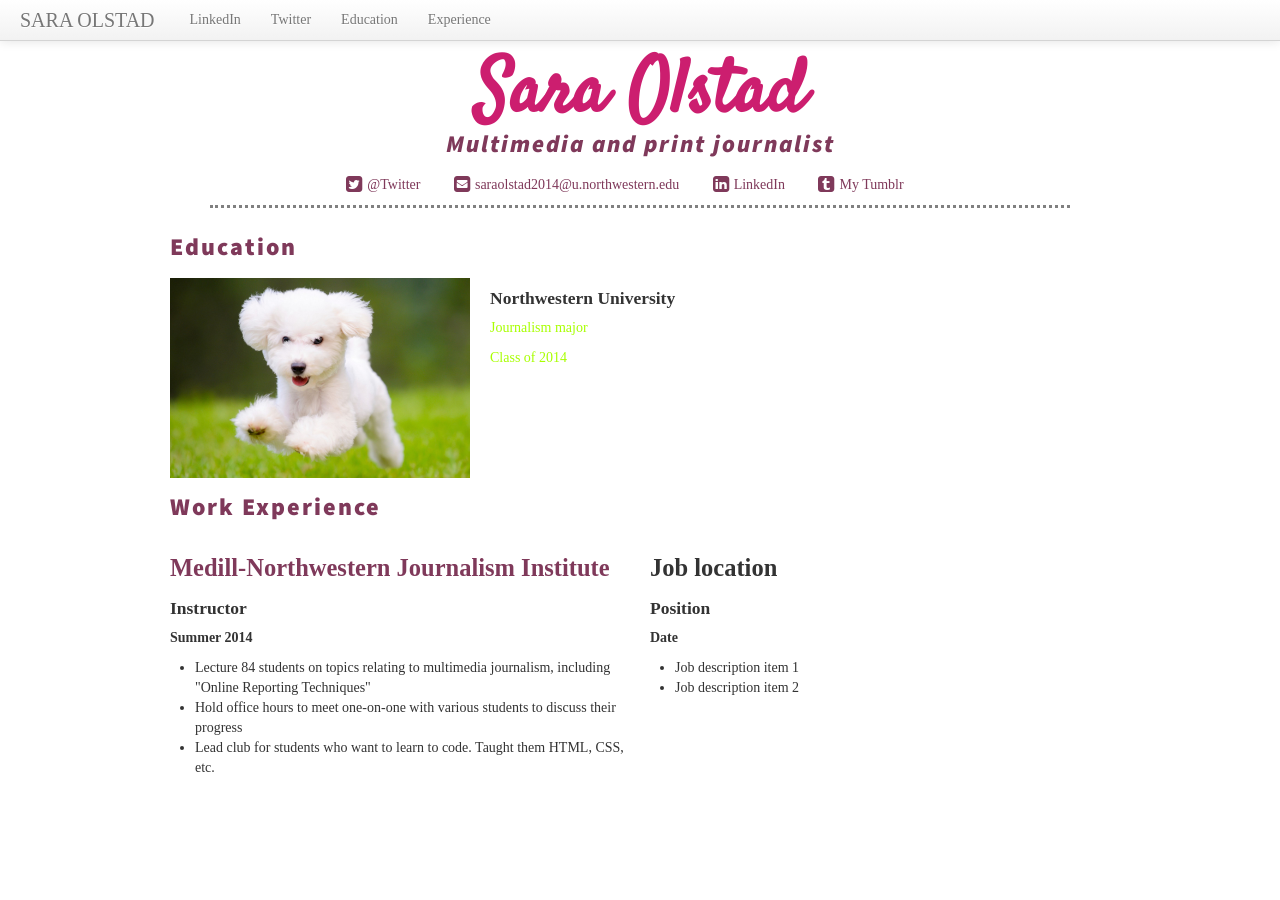
==== index.html @ 68a741ff "My resume" ====
<!DOCTYPE html>
<html lang="en">
  <head>
    <meta charset="utf-8">
    <meta http-equiv="X-UA-Compatible" content="IE=edge">
    <meta name="viewport" content="width=device-width, initial-scale=1.0">
    <meta name="apple-mobile-web-app-capable" content="yes">
    <meta name="apple-touch-fullscreen" content="yes">
    
	<!--TITLE THAT APPEARS IN BROWSWER WINDOW TAB-->
	<title>Sara Olstad</title>
	
    <!-- Bootstrap CSS-->
    <link rel="stylesheet" href="css/bootstrap.css">
	
    <!-- Project CSS-->
    <link rel="stylesheet" href="css/resume.css">
    
	<!-- ICON THAT APPEARS IN BROWSWER WINDOW TAB-->
    <!--<link rel="shortcut icon" href="IMAGE LOCATION">-->
	
	<!--GOOGLE FONTS-->
	<link href='http://fonts.googleapis.com/css?family=Roboto:400,900' rel='stylesheet' type='text/css'>
	<link href='http://fonts.googleapis.com/css?family=Satisfy' rel='stylesheet' type='text/css'>
	<link href='http://fonts.googleapis.com/css?family=Source+Sans+Pro:400italic' rel='stylesheet' type='text/css'>
	
	<!--Font awesome-->
	<link rel="stylesheet" href="font-awesome-4.1.0/css/font-awesome.min.css">
	
  </head>
  
  <body>
    
    <section class="container">
		
		<div class="navbar navbar-fixed-top">
			<div class="navbar-inner">
			<a class="brand">SARA OLSTAD</a>
			<ul class="nav">
				<li><a href="https://www.linkedin.com/in/saraolstad" target="_blank">LinkedIn</a></li>
				<li><a href="http://www.twitter.com" target="_blank">Twitter</a></li>
				<li><a href="#education">Education</a></li>
				<li><a href="#experience">Experience</a></li>
			</ul>
			</div>
		</div>
		
      <div class="row">
        <div class="span12">
			<h1 style="text-align:center; font-family: 'Satisfy', cursive;">Sara Olstad</h1>
			<h2 style="text-align:center;"><em>Multimedia and print journalist</em></h2>
			<p class="contactinfo">				
				<a style="margin-right:30px;" href="https://about.twitter.com/products/sign-out" target="_blank"><i class="fa fa-twitter-square fa-lg" style="margin-right:5px;"></i>@Twitter</a>
				<a style="margin-right:30px;" href="mailto:saraolstad2014@u.northwestern.edu"><i class="fa fa-envelope-square fa-lg" style="margin-right:5px;"></i>saraolstad2014@u.northwestern.edu</a>				
				<a style="margin-right:30px;" href="https://about.twitter.com/products/sign-out" target="_blank"><i class="fa fa-linkedin-square fa-lg" style="margin-right:5px;"></i>LinkedIn</a>
				<a style="margin-right:30px;" href="http://www.tumblr.com" target="_blank"><i class="fa fa-tumblr-square fa-lg" style="margin-right:5px;"></i>My Tumblr</a>
			</p>
		</div>
      </div>
	  
	  <div class="row">
		<div class="span12">
			<h2 id="education">Education</h2>
		</div>
	  </div>
	  
	  <div class="row">
		<div class="span4">
			<img src="img/puppy.jpg">
		</div>
		<div class="span8">
			<h4>Northwestern University</h4>
			<p>Journalism major</p>
			<p>Class of 2014</p>
		</div>
	  
	  
	  </div>
	  
	  <div class="row">
        <div class="span12">
			<h2 id="experience">Work Experience</h2>
        </div>
      </div>
	  
	  <div class="row">
		<div class="span6">
			<h3><a href="http://www.medill.northwestern.edu/experience/more-medill/medill-northwestern-journalism-institute.html" target="_blank">Medill-Northwestern Journalism Institute</a></h3>
			<h4>Instructor</h4>
			<h5>Summer 2014</h5>
			<ul>
				<li>Lecture 84 students on topics relating to multimedia journalism, including "Online Reporting Techniques"</li>
				<li>Hold office hours to meet one-on-one with various students to discuss their progress</li>
				<li>Lead club for students who want to learn to code. Taught them HTML, CSS, etc.</li>
			</ul>
		</div>
		
		<div class="span6">
			<h3>Job location</h3>
			<h4>Position</h4>
			<h5>Date</h5>
			<ul>
				<li>Job description item 1</li>
				<li>Job description item 2</li>
			</ul>
		</div>
		
	  </div> 
	  
    </section>

  </body>
</html>
---- css/resume.css ----
/*!
	Write Custom CSS here
*/

body {
	padding-top: 65px;
}

h1 {
	font-size: 75px;
	margin-bottom: 5px;
	color:#CC1E6F;
}

h2 {
	color: #7F395A;
	font-family: 'Source Sans Pro', sans-serif;
	font-weight:900;
	font-size: 24px;
	letter-spacing: 2px;
}

p {
	color: #A8FF00;
}

.container {
	font-family: Times New Roman;
}

.navbar-inner {
	paddimg-left: 40px;
}

.contactinfo {
	text-align: center;
	margin-right: 40px;
	margin-left: 40px;
	border-bottom-style: dotted;
	border-color: gray;
	padding-bottom: 10px;
	color: #7F395A;
}

a {
	color:#7F395A;
}
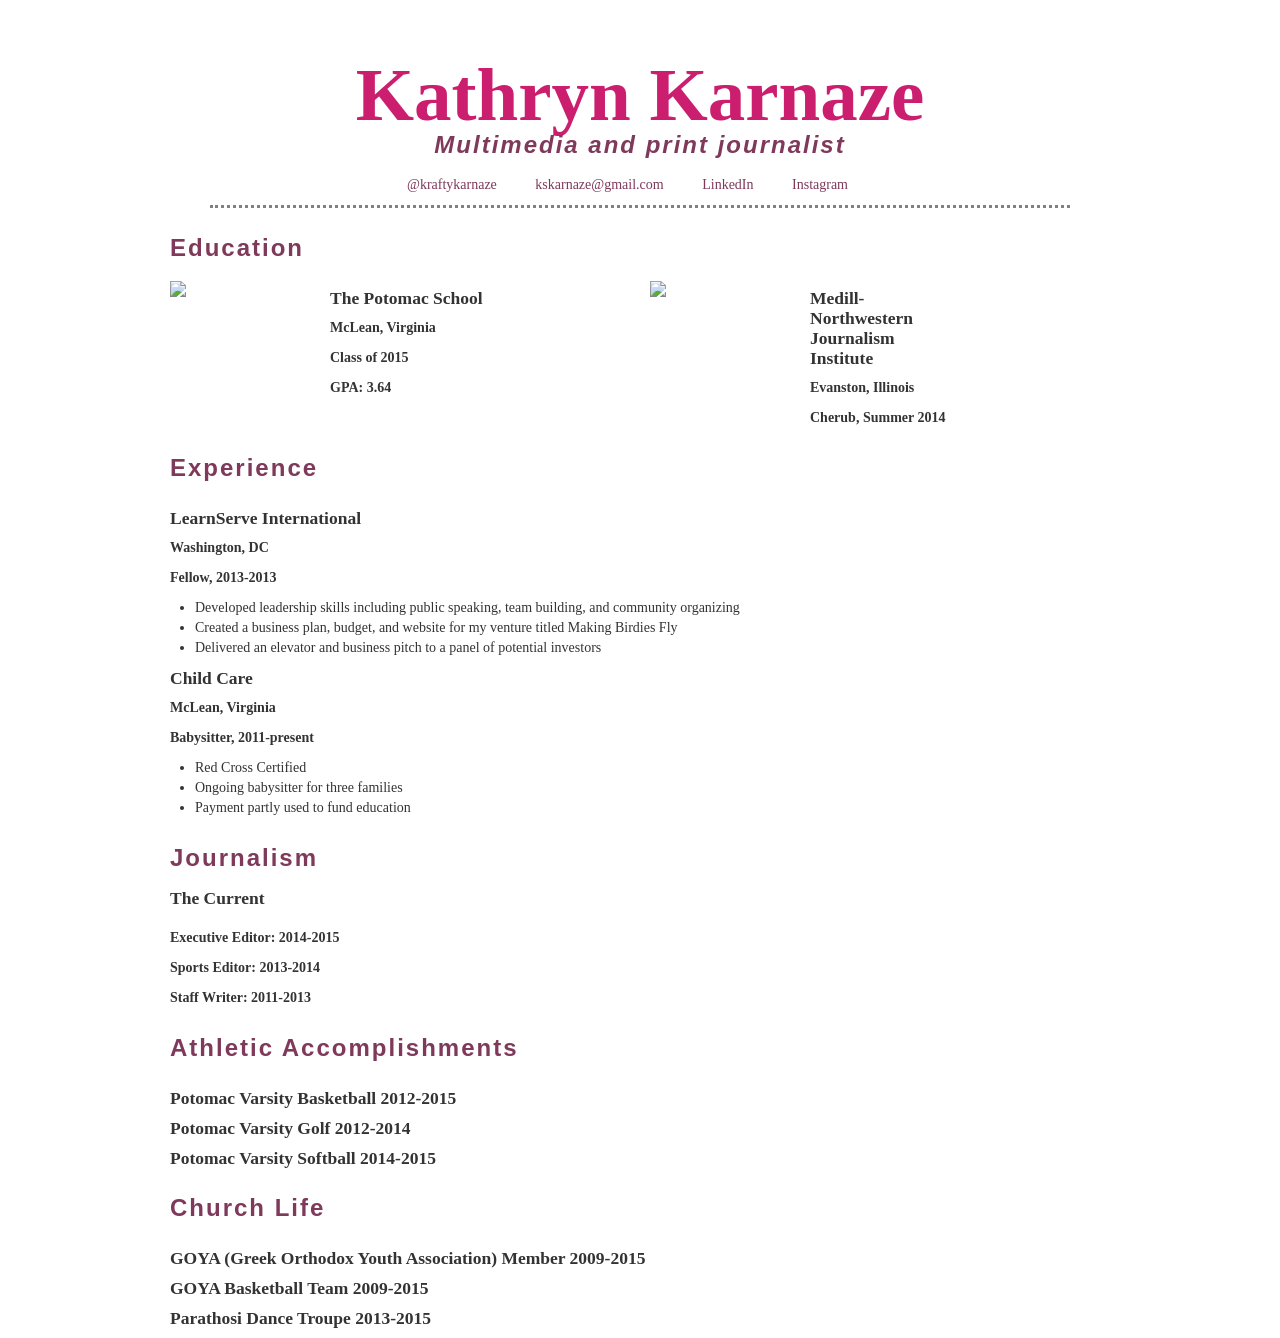
==== commit 9dd8196c: "indexupdate" ====
--- a/index.html
+++ b/index.html
@@ -8,7 +8,7 @@
     <meta name="apple-touch-fullscreen" content="yes">
     
 	<!--TITLE THAT APPEARS IN BROWSWER WINDOW TAB-->
-	<title>Sara Olstad</title>
+	<title>Kathryn Karnaze</title>
 	
     <!-- Bootstrap CSS-->
     <link rel="stylesheet" href="css/bootstrap.css">
@@ -20,88 +20,127 @@
     <!--<link rel="shortcut icon" href="IMAGE LOCATION">-->
 	
 	<!--GOOGLE FONTS-->
-	<link href='http://fonts.googleapis.com/css?family=Roboto:400,900' rel='stylesheet' type='text/css'>
-	<link href='http://fonts.googleapis.com/css?family=Satisfy' rel='stylesheet' type='text/css'>
-	<link href='http://fonts.googleapis.com/css?family=Source+Sans+Pro:400italic' rel='stylesheet' type='text/css'>
-	
-	<!--Font awesome-->
-	<link rel="stylesheet" href="font-awesome-4.1.0/css/font-awesome.min.css">
+	<link href='http://fonts.googleapis.com/css?family=Roboto' rel='stylesheet' type='text/css'>
 	
   </head>
   
   <body>
     
     <section class="container">
-		
-		<div class="navbar navbar-fixed-top">
-			<div class="navbar-inner">
-			<a class="brand">SARA OLSTAD</a>
-			<ul class="nav">
-				<li><a href="https://www.linkedin.com/in/saraolstad" target="_blank">LinkedIn</a></li>
-				<li><a href="http://www.twitter.com" target="_blank">Twitter</a></li>
-				<li><a href="#education">Education</a></li>
-				<li><a href="#experience">Experience</a></li>
-			</ul>
-			</div>
+      
+	<div class="row">
+		<div class="span12">
+			<h1 style="text-align:center; font-family: 'Satisfy', cursive;">Kathryn Karnaze</h1>
+			<h2 style="text-align:center;"><em>Multimedia and print journalist</em></h2>
+			<p class="contactinfo">				
+				<a style="margin-right:30px;" href="https://twitter.com/kraftykarnaze" target="_blank"><i class="fa fa-twitter-square fa-lg" style="margin-right:5px;"></i>@kraftykarnaze</a>
+				<a style="margin-right:30px;" href="mailto:kskarnaze@gmail.org"><i class="fa fa-envelope-square fa-lg" style="margin-right:5px;"></i>kskarnaze@gmail.com</a>				
+				<a style="margin-right:30px;" href="http://www.linkedin.com/pub/kathryn-karnaze/7b/448/974" target="_blank"><i class="fa fa-linkedin-square fa-lg" style="margin-right:5px;"></i>LinkedIn</a>
+				<a style="margin-right:30px;" href="http://instagram.com/kkarnaze" target="_blank"><i class="fa fa-linkedin-square fa-lg" style="margin-right:5px;"></i>Instagram</a>
+			</p>
+		</div>
+	</div>
+	  
+	</div><div class="row"> 
+		<div class="span12">
+			<h2>Education</h2>
+	</div>
+	
+	</div><div class="row">
+        <div class="span2">
+		<img src="http://phagesdb.org/media/institutions/PotomacSchool.jpg" width="100">
+		</div>
+		<div class="span4">
+			<h4>The Potomac School</h4>
+			<h5>McLean, Virginia</h5>
+			<h5>Class of 2015</h5>
+			<h5>GPA: 3.64</h5>
+		</div>
+			
+        <div class="span2">
+			<img src="http://www.idealist.org/images/uploads/9d/9d7317be-4eed-471c-9445-c3d1be5e504f-m.png" width="100">
+		</div>
+			
+			<div class="span2">
+			<h4>Medill-Northwestern Journalism Institute</h4>
+			<h5>Evanston, Illinois</h5>
+			<h5>Cherub, Summer 2014 </h5>
 		</div>
 		
-      <div class="row">
-        <div class="span12">
-			<h1 style="text-align:center; font-family: 'Satisfy', cursive;">Sara Olstad</h1>
-			<h2 style="text-align:center;"><em>Multimedia and print journalist</em></h2>
-			<p class="contactinfo">				
-				<a style="margin-right:30px;" href="https://about.twitter.com/products/sign-out" target="_blank"><i class="fa fa-twitter-square fa-lg" style="margin-right:5px;"></i>@Twitter</a>
-				<a style="margin-right:30px;" href="mailto:saraolstad2014@u.northwestern.edu"><i class="fa fa-envelope-square fa-lg" style="margin-right:5px;"></i>saraolstad2014@u.northwestern.edu</a>				
-				<a style="margin-right:30px;" href="https://about.twitter.com/products/sign-out" target="_blank"><i class="fa fa-linkedin-square fa-lg" style="margin-right:5px;"></i>LinkedIn</a>
-				<a style="margin-right:30px;" href="http://www.tumblr.com" target="_blank"><i class="fa fa-tumblr-square fa-lg" style="margin-right:5px;"></i>My Tumblr</a>
-			</p>
+
+			
+	 
+       <div class="span12">
+			<h2>Experience</h2>
+        </div>
+      </div>
+		
+	  <div class="row">
+		<div class="span8">
+			<h4>LearnServe International</h4>
+			<h5>Washington, DC</h5>
+			<h5>Fellow, 2013-2013</h5>
+			<ul>
+			<li>Developed leadership skills including public speaking, team building, and community organizing</li>
+			<li>Created a business plan, budget, and website for my venture titled Making Birdies Fly</li>
+			<li>Delivered an elevator and business pitch to a panel of potential investors</li>
+			</ul>
+			
+			
+			<h4>Child Care</h4>
+			<h5>McLean, Virginia</h5>
+			<h5>Babysitter, 2011-present</h5>
+			<ul>
+			<li>Red Cross Certified</li>
+			<li>Ongoing babysitter for three families</li>
+			<li>Payment partly used to fund education</li>
+			</ul>
 		</div>
+		
+	
+		<div class="span12">
+			<h2>Journalism</h2>
+			<h4>The Current</h4>
+        </div>
       </div>
-	  
-	  <div class="row">
+				<h5>Executive Editor: 2014-2015</h5>
+				<h5>Sports Editor: 2013-2014</h5>
+				<h5>Staff Writer: 2011-2013</h5>
+			</ul>
+		</div>
+		
+		<div class="row">
 		<div class="span12">
-			<h2 id="education">Education</h2>
-		</div>
-	  </div>
-	  
-	  <div class="row">
-		<div class="span4">
-			<img src="img/puppy.jpg">
-		</div>
-		<div class="span8">
-			<h4>Northwestern University</h4>
-			<p>Journalism major</p>
-			<p>Class of 2014</p>
-		</div>
-	  
-	  
-	  </div>
-	  
-	  <div class="row">
-        <div class="span12">
-			<h2 id="experience">Work Experience</h2>
+		<h2>Athletic Accomplishments</h2>
         </div>
       </div>
 	  
 	  <div class="row">
-		<div class="span6">
-			<h3><a href="http://www.medill.northwestern.edu/experience/more-medill/medill-northwestern-journalism-institute.html" target="_blank">Medill-Northwestern Journalism Institute</a></h3>
-			<h4>Instructor</h4>
-			<h5>Summer 2014</h5>
-			<ul>
-				<li>Lecture 84 students on topics relating to multimedia journalism, including "Online Reporting Techniques"</li>
-				<li>Hold office hours to meet one-on-one with various students to discuss their progress</li>
-				<li>Lead club for students who want to learn to code. Taught them HTML, CSS, etc.</li>
+		<div class="span8">
+			<h4>Potomac Varsity Basketball 2012-2015</h4>
+			<h4>Potomac Varsity Golf 2012-2014</h4>
+			<h4>Potomac Varsity Softball 2014-2015</h4>
 			</ul>
 		</div>
 		
-		<div class="span6">
-			<h3>Job location</h3>
-			<h4>Position</h4>
-			<h5>Date</h5>
-			<ul>
-				<li>Job description item 1</li>
-				<li>Job description item 2</li>
+		<div class="span12">
+		<h2>Church Life</h2>
+        </div>
+      </div>
+	  
+	  <div class="row">
+		<div class="span8">
+			<h4>GOYA (Greek Orthodox Youth Association) Member 2009-2015</h4>
+			<h4>GOYA Basketball Team 2009-2015</h4>
+			<h4>Parathosi Dance Troupe 2013-2015</h4>
+			</ul>
+		</div>
+			
+	
+
+	  
+		
+		</div>
 			</ul>
 		</div>
 		
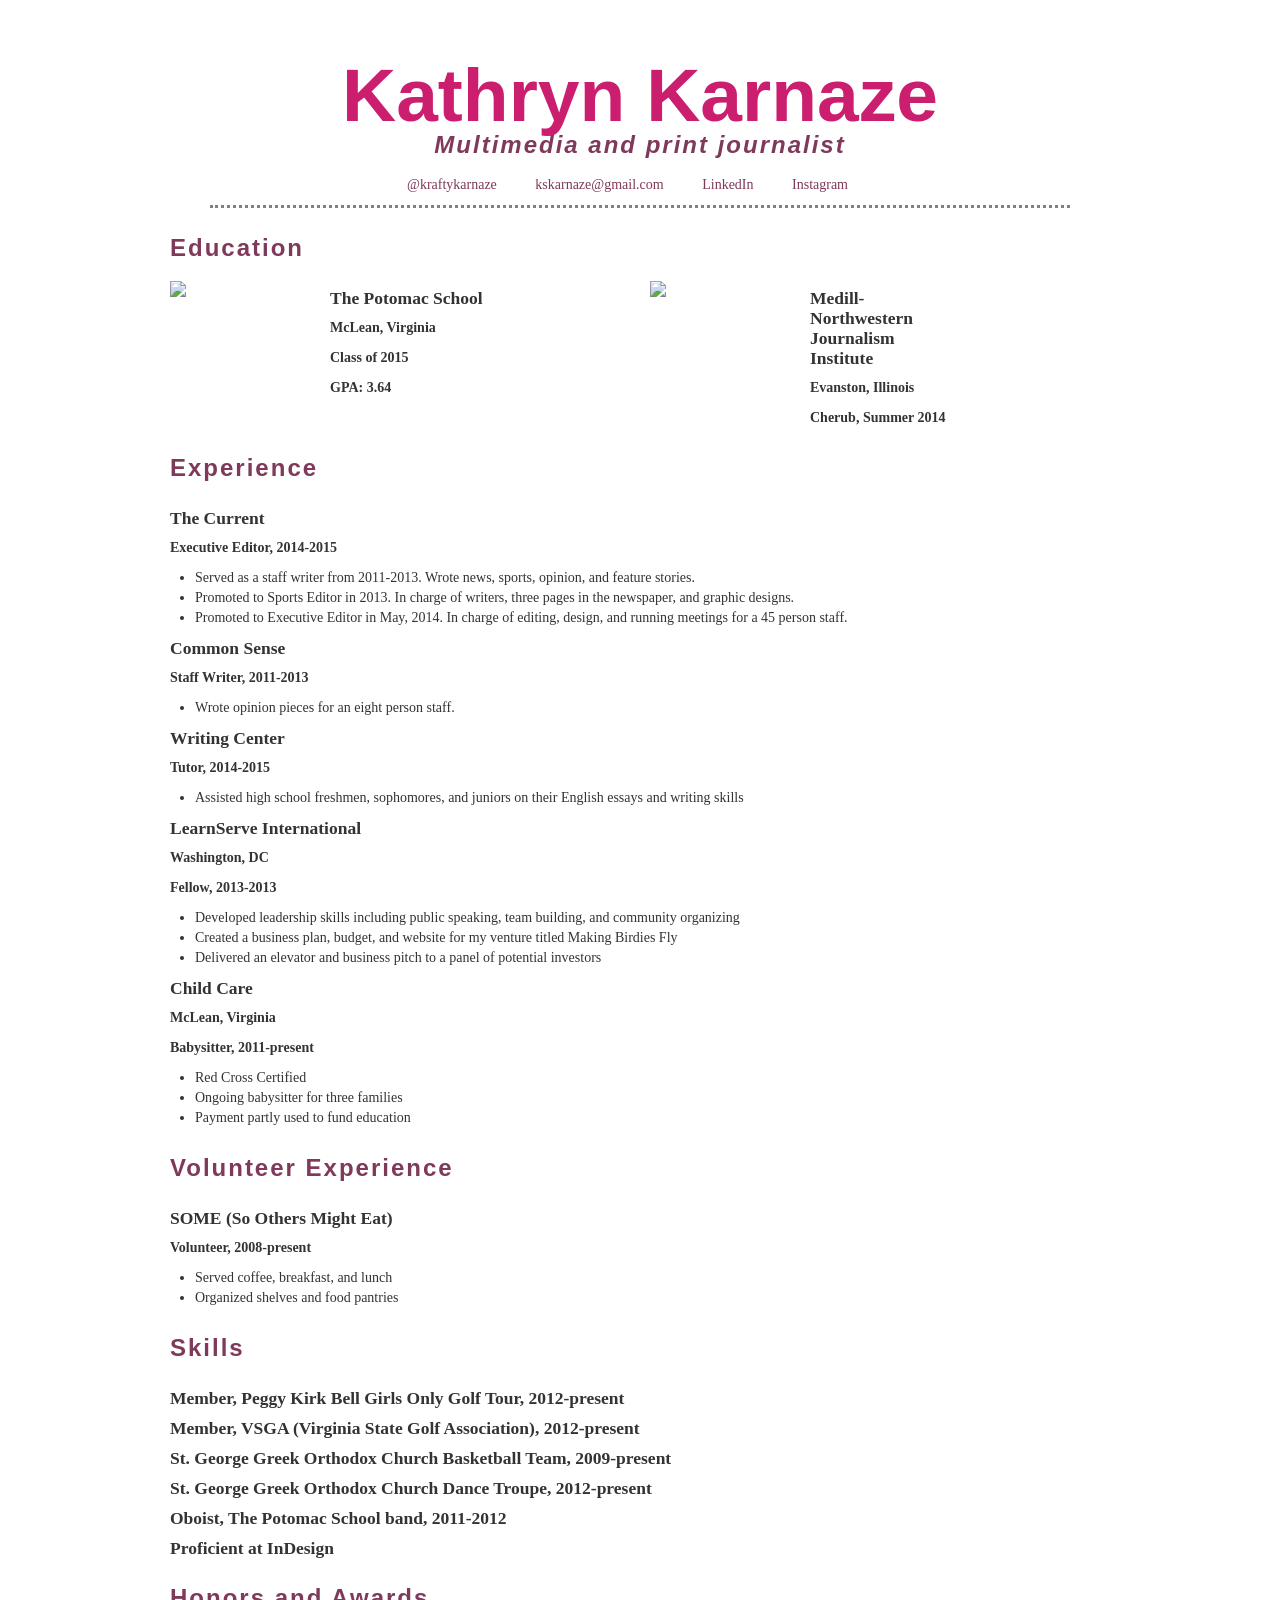
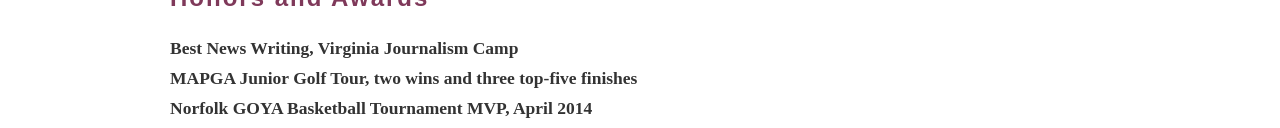
==== commit 488e0bad: "Final" ====
--- a/index.html
+++ b/index.html
@@ -30,7 +30,7 @@
       
 	<div class="row">
 		<div class="span12">
-			<h1 style="text-align:center; font-family: 'Satisfy', cursive;">Kathryn Karnaze</h1>
+			<h1 style="text-align:center; font-family: 'Source Sans Pro', sans-serif;">Kathryn Karnaze</h1>
 			<h2 style="text-align:center;"><em>Multimedia and print journalist</em></h2>
 			<p class="contactinfo">				
 				<a style="margin-right:30px;" href="https://twitter.com/kraftykarnaze" target="_blank"><i class="fa fa-twitter-square fa-lg" style="margin-right:5px;"></i>@kraftykarnaze</a>
@@ -75,8 +75,27 @@
         </div>
       </div>
 		
-	  <div class="row">
-		<div class="span8">
+			<h4>The Current</h4>
+				<h5>Executive Editor, 2014-2015</h5>
+			<ul>
+			<li>Served as a staff writer from 2011-2013. Wrote news, sports, opinion, and feature stories.</li>
+			<li>Promoted to Sports Editor in 2013. In charge of writers, three pages in the newspaper, and graphic designs.</li>
+			<li>Promoted to Executive Editor in May, 2014. In charge of editing, design, and running meetings for a 45 person staff.</li>
+			</ul>
+			
+			<h4>Common Sense</h4>
+				<h5>Staff Writer, 2011-2013</h5>
+			<ul>
+			<li>Wrote opinion pieces for an eight person staff.</li>
+			</ul>
+			
+		
+			<h4>Writing Center</h4>
+			<h5>Tutor, 2014-2015</h5>
+			<ul>
+			<li>Assisted high school freshmen, sophomores, and juniors on their English essays and writing skills</li>
+			</ul>
+			
 			<h4>LearnServe International</h4>
 			<h5>Washington, DC</h5>
 			<h5>Fellow, 2013-2013</h5>
@@ -98,45 +117,55 @@
 		</div>
 		
 	
-		<div class="span12">
-			<h2>Journalism</h2>
-			<h4>The Current</h4>
-        </div>
-      </div>
-				<h5>Executive Editor: 2014-2015</h5>
-				<h5>Sports Editor: 2013-2014</h5>
-				<h5>Staff Writer: 2011-2013</h5>
-			</ul>
-		</div>
-		
+
 		<div class="row">
 		<div class="span12">
-		<h2>Athletic Accomplishments</h2>
+		<h2>Volunteer Experience</h2>
         </div>
       </div>
 	  
 	  <div class="row">
 		<div class="span8">
-			<h4>Potomac Varsity Basketball 2012-2015</h4>
-			<h4>Potomac Varsity Golf 2012-2014</h4>
-			<h4>Potomac Varsity Softball 2014-2015</h4>
+			<h4>SOME (So Others Might Eat)</h4>
+			<h5>Volunteer, 2008-present</h5>
+			<ul>
+			<li>Served coffee, breakfast, and lunch</li>
+			<li>Organized shelves and food pantries</li>
 			</ul>
 		</div>
 		
-		<div class="span12">
-		<h2>Church Life</h2>
+		
+	  
+	  <div class="span12">
+		<h2>Skills</h2>
         </div>
       </div>
-	  
 	  <div class="row">
 		<div class="span8">
-			<h4>GOYA (Greek Orthodox Youth Association) Member 2009-2015</h4>
-			<h4>GOYA Basketball Team 2009-2015</h4>
-			<h4>Parathosi Dance Troupe 2013-2015</h4>
+			<h4>Member, Peggy Kirk Bell Girls Only Golf Tour, 2012-present</h4>
+			<h4>Member, VSGA (Virginia State Golf Association), 2012-present</h4>
+			<h4>St. George Greek Orthodox Church Basketball Team, 2009-present</h4>
+			<h4>St. George Greek Orthodox Church Dance Troupe, 2012-present</h4>
+			<h4>Oboist, The Potomac School band, 2011-2012</h4>
+			<h4>Proficient at InDesign</h4>
+			</ul>
+		</div>
+		
+	<div class="span12">
+		<h2>Honors and Awards</h2>
+        </div>
+      </div>
+	  <div class="row">
+		<div class="span8">
+			<h4>Best News Writing, Virginia Journalism Camp</h4>
+			<h4>MAPGA Junior Golf Tour, two wins and three top-five finishes</h4>
+			<h4>Norfolk GOYA Basketball Tournament MVP, April 2014</h4>
 			</ul>
 		</div>
 			
-	
+		
+	  
+	 
 
 	  
 		
